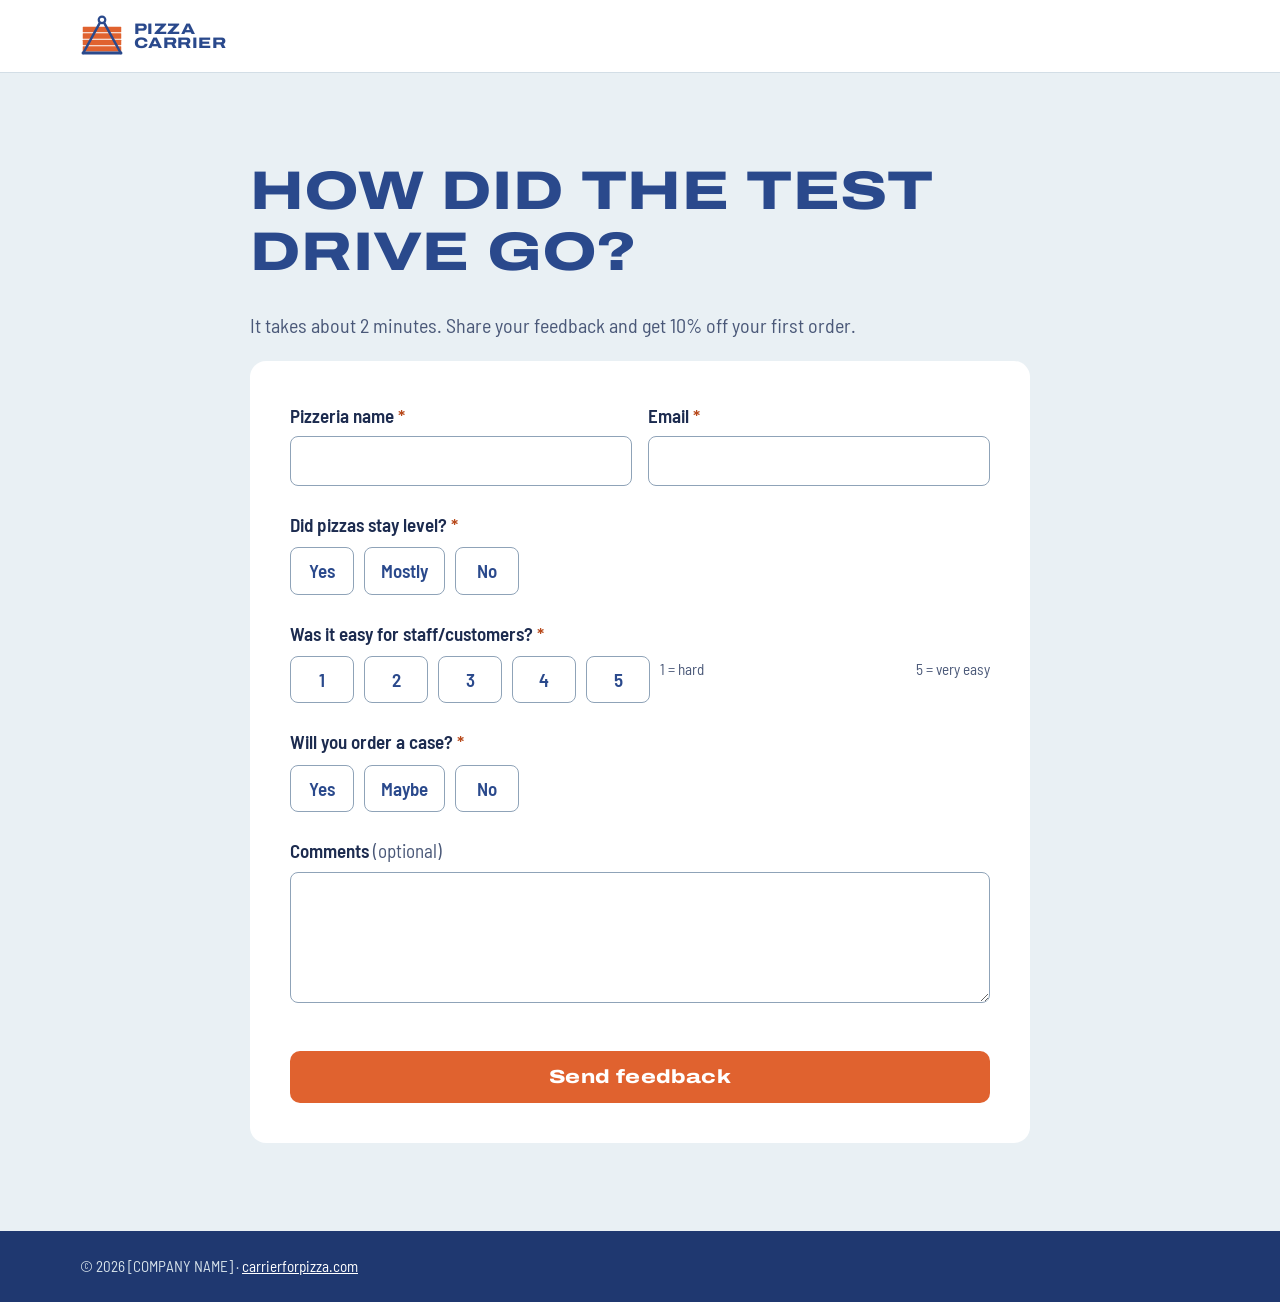
==== feedback/index.html @ 57d376f2 "Align site copy with the client's site description Up to 5 boxes, call the product a carry bag, ment" ====
<!doctype html>
<html lang="en">
<head>
<meta charset="utf-8">
<meta name="viewport" content="width=device-width, initial-scale=1">
<title>Test Drive Feedback — Pizza Carrier</title>
<meta name="description" content="Share a short 2-minute feedback on your Pizza Carrier Test Drive and get 10% off your first order.">
<meta name="robots" content="noindex">
<meta name="theme-color" content="#2A498C">
<link rel="icon" href="../assets/favicon.svg" type="image/svg+xml">
<link rel="apple-touch-icon" href="../assets/apple-touch-icon.png">
<link rel="preconnect" href="https://fonts.googleapis.com">
<link rel="preconnect" href="https://fonts.gstatic.com" crossorigin>
<link href="https://fonts.googleapis.com/css2?family=Archivo:wdth,wght@125,700;125,800&family=Barlow+Semi+Condensed:wght@400;500;600&display=swap" rel="stylesheet">
<link rel="stylesheet" href="../css/styles.css?v=7">
</head>
<body>
<a class="skip-link" href="#main">Skip to content</a>

<header class="site-header">
  <div class="container header-inner">
    <a class="brand" href="../" aria-label="Pizza Carrier — home">
      <img class="brand-mark" src="../assets/logo.svg" alt="" width="44" height="43">
      <span class="brand-word">Pizza<br>Carrier</span>
    </a>
  </div>
</header>

<main id="main" class="page-simple">
  <div class="container narrow">
    <h1>How did the Test Drive go?</h1>
    <p class="intro">It takes about 2 minutes. Share your feedback and get 10% off your first order.</p>

    <form class="form stack" id="feedback-form" novalidate>
      <div class="field-grid">
        <div class="field">
          <label for="fb-pizzeria">Pizzeria name <span class="req" aria-hidden="true">*</span></label>
          <input id="fb-pizzeria" name="pizzeria_name" type="text" autocomplete="organization" required>
        </div>
        <div class="field">
          <label for="fb-email">Email <span class="req" aria-hidden="true">*</span></label>
          <input id="fb-email" name="email" type="email" autocomplete="email" required>
        </div>
      </div>

      <fieldset class="radio-row" data-required>
        <legend>Did pizzas stay level? <span class="req" aria-hidden="true">*</span></legend>
        <label class="radio-pill"><input type="radio" name="level" value="Yes"><span>Yes</span></label>
        <label class="radio-pill"><input type="radio" name="level" value="Mostly"><span>Mostly</span></label>
        <label class="radio-pill"><input type="radio" name="level" value="No"><span>No</span></label>
      </fieldset>

      <fieldset class="radio-row" data-required>
        <legend>Was it easy for staff/customers? <span class="req" aria-hidden="true">*</span></legend>
        <label class="radio-pill"><input type="radio" name="ease" value="1 (hard)"><span>1</span></label>
        <label class="radio-pill"><input type="radio" name="ease" value="2"><span>2</span></label>
        <label class="radio-pill"><input type="radio" name="ease" value="3"><span>3</span></label>
        <label class="radio-pill"><input type="radio" name="ease" value="4"><span>4</span></label>
        <label class="radio-pill"><input type="radio" name="ease" value="5 (very easy)"><span>5</span></label>
        <div class="scale-hint" aria-hidden="true"><span>1 = hard</span><span>5 = very easy</span></div>
      </fieldset>

      <fieldset class="radio-row" data-required>
        <legend>Will you order a case? <span class="req" aria-hidden="true">*</span></legend>
        <label class="radio-pill"><input type="radio" name="order_intent" value="Yes"><span>Yes</span></label>
        <label class="radio-pill"><input type="radio" name="order_intent" value="Maybe"><span>Maybe</span></label>
        <label class="radio-pill"><input type="radio" name="order_intent" value="No"><span>No</span></label>
      </fieldset>

      <div class="field">
        <label for="fb-comments">Comments <span class="optional">(optional)</span></label>
        <textarea id="fb-comments" name="comments" rows="4"></textarea>
      </div>

      <div class="hp" aria-hidden="true"><label>Leave this empty <input type="text" name="website" tabindex="-1" autocomplete="off"></label></div>

      <p class="form-error" id="feedback-error" role="alert" hidden>Something went wrong and your feedback wasn’t sent. Please try again, or email info@carrierforpizza.com.</p>
      <button class="btn btn-primary btn-block" type="submit">Send feedback</button>
    </form>

    <div class="form-result" id="feedback-success" tabindex="-1" hidden>
      <h2>Thank you for your feedback!</h2>
      <p>We’ll get back to you to confirm your 10% discount on your first order.</p>
    </div>
  </div>
</main>

<footer class="site-footer">
  <div class="container footer-legal">
    <p>© <span id="year">2026</span> [COMPANY NAME] · <a href="../" style="color:#fff">carrierforpizza.com</a></p>
  </div>
</footer>

<script src="../js/config.js?v=7"></script>
<script src="../js/main.js?v=7"></script>
</body>
</html>
---- css/styles.css ----
/* =========================================================
   Pizza Carrier — styles
   Brand colors sampled from the client flyer. Change them here only.
   ========================================================= */
:root {
  --navy: #2A498C;          /* primary brand color */
  --navy-deep: #1F3870;     /* hover / dark sections */
  --ink: #1C2B4F;           /* body text */
  --ink-soft: #4A5878;      /* secondary text (7:1 on white) */
  --orange: #E0622F;        /* brand orange: large bold text, shapes, buttons only */
  --orange-dark: #B84A1C;   /* orange for small text (5.2:1 on white) */
  --sky: #BED2DD;           /* light-blue section background (flyer steps band) */
  --sky-soft: #E9F0F4;
  --paper: #FFFFFF;
  --line: #D3DEE6;

  --font-head: "Archivo", "Arial Black", "Helvetica Neue", Arial, sans-serif;
  --font-body: "Barlow Semi Condensed", "Arial Narrow", "Helvetica Neue", Arial, sans-serif;

  --radius: 10px;
  --radius-lg: 16px;
  --container: 1160px;
  --gutter: 20px;
}

*, *::before, *::after { box-sizing: border-box; }
html { scroll-behavior: smooth; scroll-padding-top: 84px; }
@media (prefers-reduced-motion: reduce) { html { scroll-behavior: auto; } }

body {
  margin: 0;
  font-family: var(--font-body);
  font-size: 1.1875rem;
  line-height: 1.55;
  color: var(--ink);
  background: var(--paper);
  -webkit-font-smoothing: antialiased;
}
img, svg { max-width: 100%; display: block; }
a { color: var(--navy); }
a:hover { color: var(--orange-dark); }
:focus-visible { outline: 3px solid var(--orange); outline-offset: 2px; }

h1, h2, h3 {
  font-family: var(--font-head);
  font-stretch: 125%;
  font-weight: 800;
  color: var(--navy);
  line-height: 1.12;
  margin: 0 0 .5em;
  letter-spacing: .005em;
}
h1 { font-size: clamp(2rem, 4.6vw, 3.4rem); text-transform: uppercase; }
h2 { font-size: clamp(1.6rem, 3.2vw, 2.4rem); }
h3 { font-size: 1.15rem; font-weight: 700; }
p { margin: 0 0 1em; }

.container { width: 100%; max-width: var(--container); margin: 0 auto; padding: 0 var(--gutter); }
.narrow { max-width: 820px; }
.section { padding: clamp(56px, 8vw, 104px) 0; }
.section-head { max-width: 760px; margin-bottom: 40px; }
.section-head p { color: var(--ink-soft); font-size: 1.25rem; }

.visually-hidden, .hp {
  position: absolute !important; width: 1px; height: 1px; overflow: hidden;
  clip: rect(0 0 0 0); white-space: nowrap; border: 0; padding: 0; margin: -1px;
}
.skip-link { position: absolute; left: -9999px; top: 8px; background: var(--navy); color: #fff; padding: 10px 16px; z-index: 100; border-radius: 6px; }
.skip-link:focus { left: 8px; color: #fff; }

/* ---------- Buttons ---------- */
.btn {
  display: inline-flex; align-items: center; justify-content: center;
  min-height: 52px; padding: 12px 26px;
  font-family: var(--font-head); font-stretch: 125%; font-weight: 800;
  font-size: 1.1875rem;          /* 19px bold = large text → white on orange passes 3:1 */
  text-decoration: none; letter-spacing: .01em;
  border-radius: var(--radius); border: 2px solid transparent;
  cursor: pointer; transition: background-color .15s, color .15s, border-color .15s;
}
.btn-primary { background: var(--orange); color: #fff; }
.btn-primary:hover { background: var(--orange-dark); color: #fff; }
.btn-secondary { background: #fff; color: var(--navy); border-color: var(--navy); }
.btn-secondary:hover { background: var(--navy); color: #fff; }
.btn-sm { min-height: 44px; padding: 8px 18px; font-size: 1.1875rem; }
.btn-block { width: 100%; }
.btn-row { display: flex; flex-wrap: wrap; gap: 12px; }
.btn[disabled] { opacity: .6; cursor: progress; }

/* ---------- Header ---------- */
.site-header {
  position: sticky; top: 0; z-index: 50;
  background: rgba(255,255,255,.96);
  border-bottom: 1px solid var(--line);
  backdrop-filter: saturate(1.2) blur(6px);
}
.header-inner { display: flex; align-items: center; gap: 24px; min-height: 72px; }
.brand { display: flex; align-items: center; gap: 10px; text-decoration: none; }
.brand-mark { width: 44px; height: auto; }
.brand-word {
  font-family: var(--font-head); font-stretch: 125%; font-weight: 800;
  text-transform: uppercase; color: var(--navy);
  font-size: .95rem; line-height: .95; letter-spacing: .03em;
}
.site-nav { margin-left: auto; }
.site-nav ul { display: flex; gap: 28px; list-style: none; margin: 0; padding: 0; }
.site-nav a { text-decoration: none; font-weight: 600; color: var(--ink); font-size: 1.1rem; }
.site-nav a:hover { color: var(--navy); text-decoration: underline; text-underline-offset: 4px; }
@media (max-width: 860px) {
  .site-nav { display: none; }
  .header-cta { margin-left: auto; }
}

/* ---------- Hero ---------- */
.hero { padding: clamp(28px, 5vw, 72px) 0 clamp(48px, 7vw, 96px); background: linear-gradient(var(--sky-soft), var(--sky-soft)) bottom / 100% 38% no-repeat; }
.hero-grid { display: grid; grid-template-columns: 1fr; gap: 28px; align-items: center; }
@media (min-width: 900px) {
  .hero-grid { grid-template-columns: 1fr 1.1fr; gap: 56px; }
  .hero-video { order: 2; }
  .hero-copy { order: 1; }
}
.hero .lead { font-size: clamp(1.2rem, 2vw, 1.4rem); color: var(--ink-soft); max-width: 34em; }
.badge { margin: 0 0 16px; }
.badge span {
  display: inline-block; padding: 6px 12px; border-radius: 999px;
  border: 2px solid var(--orange); color: var(--orange-dark);
  font-family: var(--font-head); font-stretch: 125%; font-weight: 800;
  font-size: .85rem; letter-spacing: .06em; text-transform: uppercase;
}

.video-frame {
  position: relative; aspect-ratio: 16 / 9; width: 100%;
  border-radius: var(--radius-lg); overflow: hidden; background: var(--navy);
  box-shadow: 0 18px 40px -18px rgba(28,43,79,.45);
}
.video-frame iframe, .video-frame video { position: absolute; inset: 0; width: 100%; height: 100%; border: 0; background: #000; }
.video-poster {
  position: absolute; inset: 0; width: 100%; height: 100%;
  display: flex; flex-direction: column; align-items: center; justify-content: center; gap: 16px;
  background:
    repeating-linear-gradient(135deg, rgba(255,255,255,.04) 0 14px, transparent 14px 28px),
    var(--navy);
  color: #fff; border: 0; cursor: pointer; font: inherit;
}
.video-poster[aria-disabled="true"] { cursor: default; }
.video-poster-mark { width: clamp(72px, 12vw, 120px); height: auto; opacity: .95; }
.video-play-icon {
  display: grid; place-items: center; width: 64px; height: 64px; border-radius: 50%;
  background: var(--orange); color: #fff; box-shadow: 0 6px 18px rgba(0,0,0,.25);
}
.video-poster:hover .video-play-icon { background: var(--orange-dark); }
.video-poster-label { font-family: var(--font-head); font-stretch: 125%; font-weight: 700; font-size: 1rem; letter-spacing: .04em; }
.video-caption { margin: 10px 0 0; font-size: 1rem; color: var(--ink-soft); }
.is-flyer .video-frame { outline: 4px solid var(--orange); outline-offset: 4px; }

/* ---------- Problem ---------- */
.problem { background: var(--paper); }
.problem p { font-size: 1.3rem; }
.problem .emphasis { font-weight: 600; color: var(--navy); border-left: 6px solid var(--orange); padding-left: 18px; margin-top: 28px; }

/* ---------- How it works ---------- */
.how { background: var(--sky); }
.how .section-head p { color: var(--ink); }
.steps { list-style: none; margin: 0; padding: 0; display: grid; gap: 20px; grid-template-columns: 1fr; counter-reset: none; }
@media (min-width: 760px) { .steps { grid-template-columns: repeat(3, minmax(0, 1fr)); } }
.step { background: #fff; border-radius: var(--radius-lg); padding: 24px; position: relative; }
.step-art { background: var(--sky-soft); border-radius: var(--radius); padding: 12px; margin-bottom: 18px; }
.step-art svg { width: 100%; height: auto; }
.step-num {
  display: inline-grid; place-items: center; width: 40px; height: 40px; border-radius: 50%;
  background: var(--navy); color: #fff; font-family: var(--font-head); font-weight: 800; font-size: 1.1rem; margin-bottom: 10px;
}
.step h3 { font-size: 1.2rem; margin-bottom: .25em; }
.step p { margin: 0; color: var(--ink-soft); }
.callout {
  display: inline-flex; align-items: center; gap: 12px; margin: 32px 0 0;
  background: #fff; color: var(--orange-dark); border-radius: 999px; padding: 10px 22px 10px 16px;
  font-family: var(--font-head); font-stretch: 125%; font-weight: 800; font-size: 1.25rem;
}

/* ---------- Photos ---------- */
.photo-grid { list-style: none; margin: 0; padding: 0; display: grid; gap: 20px; grid-template-columns: repeat(2, minmax(0, 1fr)); }
@media (min-width: 900px) { .photo-grid { grid-template-columns: repeat(4, minmax(0, 1fr)); } }
@media (max-width: 480px) { .photo-grid { grid-template-columns: 1fr; } }
.photo-ph {
  aspect-ratio: 4 / 3; border-radius: var(--radius); border: 2px dashed #9FB6C6;
  background: var(--sky-soft); display: grid; place-items: center;
  color: var(--ink-soft); font-weight: 600; font-size: 1rem; text-align: center; padding: 10px;
}
.photo-tile p { margin: 10px 0 0; font-weight: 600; color: var(--ink); }

/* ---------- Features & specs ---------- */
.features { background: var(--sky-soft); }
.feature-grid { list-style: none; margin: 0 0 40px; padding: 0; display: grid; gap: 20px; grid-template-columns: repeat(2, minmax(0, 1fr)); }
@media (min-width: 900px) { .feature-grid { grid-template-columns: repeat(4, minmax(0, 1fr)); } }
@media (max-width: 480px) { .feature-grid { grid-template-columns: 1fr; } }
.feature { background: #fff; border-radius: var(--radius-lg); padding: 24px; }
.feature-icon { width: 36px; height: 36px; fill: none; stroke: var(--orange); stroke-width: 2; stroke-linecap: round; stroke-linejoin: round; margin-bottom: 14px; }
.feature h3 { text-transform: uppercase; letter-spacing: .03em; margin-bottom: .35em; }
.feature p { margin: 0; color: var(--ink-soft); }

.spec-grid { display: grid; gap: 20px; grid-template-columns: 1fr; }
@media (min-width: 900px) { .spec-grid { grid-template-columns: 1fr 1fr; } }
.spec-card { background: #fff; border-radius: var(--radius-lg); padding: 28px; }
.spec-list { margin: 0; }
.spec-list div { display: flex; justify-content: space-between; gap: 16px; padding: 12px 0; border-bottom: 1px solid var(--line); }
.spec-list div:last-child { border-bottom: 0; }
.spec-list dt { color: var(--ink-soft); }
.spec-list dd { margin: 0; font-weight: 600; color: var(--ink); text-align: right; }
.table-wrap { overflow-x: auto; }
.size-table { width: 100%; border-collapse: collapse; }
.size-table th, .size-table td { text-align: left; padding: 10px 12px; border-bottom: 1px solid var(--line); }
.size-table th { font-family: var(--font-head); font-stretch: 125%; font-size: .9rem; color: var(--navy); text-transform: uppercase; letter-spacing: .04em; background: var(--sky-soft); }
.size-table td:last-child { font-weight: 600; }
.size-table td:last-child { white-space: nowrap; }
.box-count { display: inline-block; min-width: 1.5em; }
.box-icons { display: inline-flex; gap: 4px; vertical-align: middle; margin-left: 8px; }
.box-ico { width: 16px; height: 16px; border-radius: 2px; background: var(--orange); }
.note { margin: 12px 0 0; color: var(--ink-soft); font-size: 1rem; }

/* ---------- Pricing ---------- */
.price-grid { display: grid; gap: 24px; grid-template-columns: 1fr; margin-top: 8px; }
@media (min-width: 820px) { .price-grid { grid-template-columns: 1fr 1fr; } }
.price-card { border: 2px solid var(--line); border-radius: var(--radius-lg); padding: 32px; display: flex; flex-direction: column; background: #fff; }
.price-card--featured { border-color: var(--orange); box-shadow: 0 18px 40px -24px rgba(224,98,47,.6); }
.price-tag { align-self: flex-start; margin: 0 0 14px; padding: 4px 12px; border-radius: 999px; background: var(--orange-dark); color: #fff; font-weight: 600; font-size: .95rem; }
.price-tag--plain { background: var(--sky); color: var(--navy); }
.price { margin: 0 0 18px; display: flex; align-items: baseline; flex-wrap: wrap; gap: 8px; }
.price-big { font-family: var(--font-head); font-stretch: 125%; font-weight: 800; font-size: 2.75rem; color: var(--navy); line-height: 1; }
.price-unit { color: var(--ink-soft); font-size: 1.1rem; }
.checks { list-style: none; margin: 0 0 24px; padding: 0; flex-grow: 1; }
.checks li { position: relative; padding: 6px 0 6px 30px; }
.checks li::before {
  content: ""; position: absolute; left: 2px; top: 13px; width: 14px; height: 8px;
  border-left: 3px solid var(--orange); border-bottom: 3px solid var(--orange); transform: rotate(-45deg);
}

/* ---------- Order form ---------- */
.order { background: var(--sky-soft); }
.form { background: #fff; border-radius: var(--radius-lg); padding: clamp(20px, 4vw, 40px); }
.mode-toggle { border: 0; padding: 4px; margin: 0 0 28px; display: grid; grid-template-columns: 1fr 1fr; gap: 4px; background: var(--sky-soft); border-radius: var(--radius); }
.mode-option { position: relative; }
.mode-option input { position: absolute; opacity: 0; inset: 0; width: 100%; height: 100%; margin: 0; cursor: pointer; }
.mode-option span {
  display: flex; align-items: center; justify-content: center; text-align: center;
  min-height: 52px; padding: 8px 12px; border-radius: 8px;
  font-weight: 600; color: var(--navy); font-size: 1.05rem; line-height: 1.2;
}
.mode-option input:checked + span { background: var(--navy); color: #fff; }
.mode-option input:focus-visible + span { outline: 3px solid var(--orange); outline-offset: 2px; }

.field-grid { display: grid; grid-template-columns: repeat(2, minmax(0, 1fr)); gap: 18px 16px; }
.field { grid-column: span 2; display: flex; flex-direction: column; gap: 6px; }
@media (min-width: 640px) {
  .field { grid-column: span 1; }
  .field--full { grid-column: span 2; }
}
.field--half { grid-column: span 1; }
.field label { font-weight: 600; color: var(--ink); }
.req { color: var(--orange-dark); }
.optional { color: var(--ink-soft); font-weight: 400; }
.field input, .field select, .field textarea {
  font: inherit; font-size: 1.1rem; color: var(--ink);
  min-height: 48px; padding: 10px 12px;
  border: 1.5px solid #8FA3B8; border-radius: 8px; background: #fff; width: 100%;
}
.field textarea { min-height: 96px; resize: vertical; }
.field input:focus, .field select:focus, .field textarea:focus { outline: 3px solid rgba(42,73,140,.35); border-color: var(--navy); }
.field input[aria-invalid="true"], .field select[aria-invalid="true"] { border-color: #B3261E; }
.field-error { color: #B3261E; font-size: .95rem; margin: 0; }

.check { display: flex; gap: 12px; align-items: flex-start; margin: 26px 0 8px; cursor: pointer; font-weight: 600; }
.check input { width: 22px; height: 22px; margin-top: 3px; accent-color: var(--navy); flex-shrink: 0; }
.form-note { margin: 0 0 8px; color: var(--ink-soft); font-size: 1.02rem; }
.form-note--accent { color: var(--orange-dark); font-weight: 600; }
[data-only="order"] .form-note { margin-top: 24px; }
.form-error { background: #FDECEA; color: #8C1D18; border-radius: 8px; padding: 12px 14px; margin: 20px 0 0; }
.form .btn-block { margin-top: 24px; }
.form-result { background: #fff; border-radius: var(--radius-lg); padding: 40px; text-align: center; border-top: 6px solid var(--orange); }
.form-result h3 { font-size: 1.4rem; }
.form-result p { margin: 0; color: var(--ink-soft); }
.form-result .btn { margin-top: 24px; }

/* ---------- FAQ ---------- */
.faq-list details { border-bottom: 1px solid var(--line); }
.faq-list summary {
  list-style: none; cursor: pointer; padding: 20px 40px 20px 0; position: relative;
  font-weight: 600; font-size: 1.25rem; color: var(--navy);
}
.faq-list summary::-webkit-details-marker { display: none; }
.faq-list summary::after {
  content: ""; position: absolute; right: 8px; top: 50%; width: 12px; height: 12px;
  border-right: 3px solid var(--orange); border-bottom: 3px solid var(--orange);
  transform: translateY(-70%) rotate(45deg); transition: transform .15s;
}
.faq-list details[open] summary::after { transform: translateY(-30%) rotate(-135deg); }
.faq-list details p { margin: 0 0 20px; color: var(--ink); }

/* ---------- Contact ---------- */
.contact { background: var(--navy); color: #fff; text-align: center; }
.contact h2 { color: #fff; }
.contact-inner { display: flex; flex-direction: column; align-items: center; }
.contact-list { list-style: none; margin: 8px 0 32px; padding: 0; display: flex; flex-wrap: wrap; justify-content: center; gap: 16px 48px; }
.contact-list li { display: flex; flex-direction: column; gap: 2px; }
.contact-label { font-size: .95rem; color: #D6E2EA; text-transform: uppercase; letter-spacing: .08em; }
.contact-list a { color: #fff; font-family: var(--font-head); font-stretch: 125%; font-weight: 800; font-size: clamp(1.2rem, 2.6vw, 1.6rem); text-decoration: none; word-break: break-word; }
.contact-list a:hover { text-decoration: underline; color: #fff; }
.contact .btn-primary { border-color: #fff; }

/* ---------- Footer ---------- */
.site-footer { background: var(--navy-deep); color: #D6E2EA; padding: 40px 0 24px; font-size: 1rem; }
.footer-inner { display: flex; flex-wrap: wrap; justify-content: space-between; align-items: flex-start; gap: 24px; }
.footer-brand { display: flex; gap: 14px; align-items: flex-start; }
.footer-brand img { width: 40px; height: auto; }
.footer-brand p { margin: 0; }
.footer-word { font-family: var(--font-head); font-stretch: 125%; font-weight: 800; text-transform: uppercase; color: #fff; letter-spacing: .03em; }
.footer-nav { list-style: none; margin: 0; padding: 0; display: flex; flex-wrap: wrap; gap: 8px 24px; }
.footer-nav a { color: #fff; text-decoration: none; }
.footer-nav a:hover { color: #fff; text-decoration: underline; }
.footer-legal { margin-top: 28px; padding-top: 18px; border-top: 1px solid rgba(255,255,255,.15); }
.footer-legal p { margin: 0; font-size: .95rem; }

/* ---------- Feedback page ---------- */
.page-simple { padding: clamp(40px, 7vw, 88px) 0; background: var(--sky-soft); min-height: 70vh; }
.page-simple .intro { font-size: 1.25rem; color: var(--ink-soft); }
.radio-row { display: flex; flex-wrap: wrap; gap: 10px; border: 0; padding: 0; margin: 0; }
.radio-row legend { font-weight: 600; margin-bottom: 8px; padding: 0; }
.radio-pill { position: relative; }
.radio-pill input { position: absolute; opacity: 0; inset: 0; margin: 0; cursor: pointer; width: 100%; height: 100%; }
.radio-pill span { display: inline-flex; align-items: center; justify-content: center; min-width: 64px; min-height: 46px; padding: 8px 16px; border: 1.5px solid #8FA3B8; border-radius: 8px; font-weight: 600; color: var(--navy); background: #fff; }
.radio-pill input:checked + span { background: var(--navy); border-color: var(--navy); color: #fff; }
.radio-pill input:focus-visible + span { outline: 3px solid var(--orange); outline-offset: 2px; }
.scale-hint { flex-basis: 100%; display: flex; justify-content: space-between; font-size: .95rem; color: var(--ink-soft); max-width: 330px; margin-top: 2px; }
@media (max-width: 420px) { .radio-pill span { min-width: 50px; padding: 8px 12px; } }
.page-simple + .site-footer { padding: 24px 0; }
.page-simple + .site-footer .footer-legal { margin-top: 0; padding-top: 0; border-top: 0; }
.stack { display: flex; flex-direction: column; gap: 24px; }
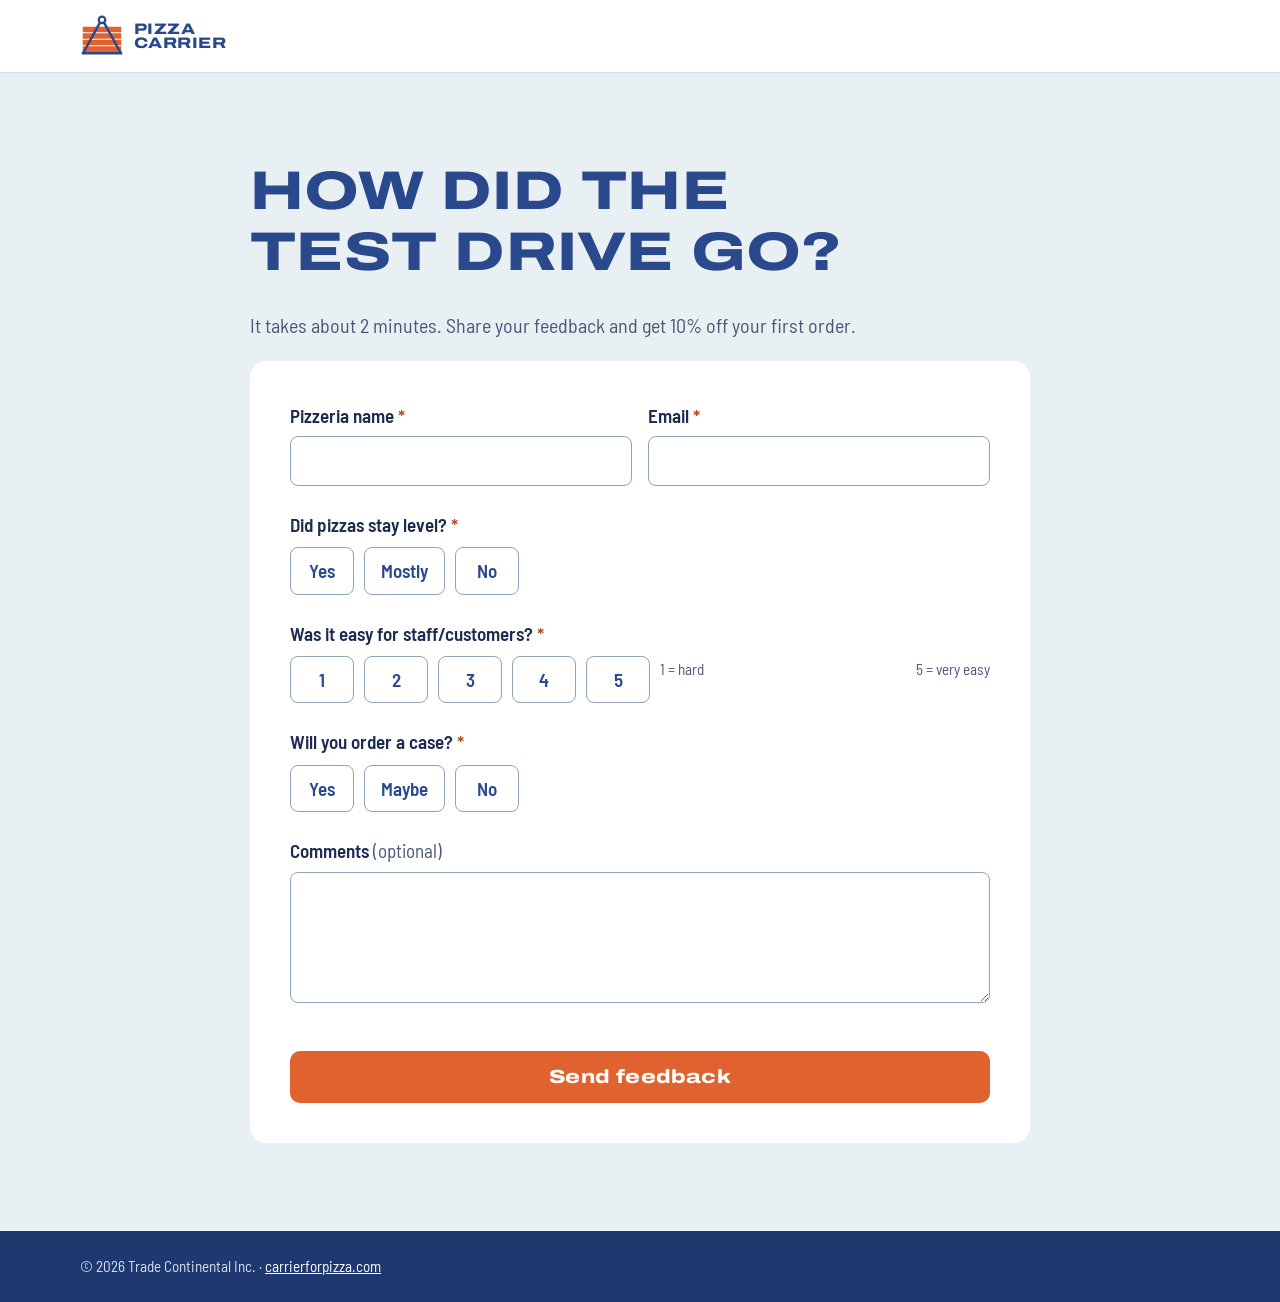
==== commit a22a3fe8: "Apply the client's Nov 3 edit list Hero states the product (pizza box carry bag), 4 boxes everywhere" ====
--- a/feedback/index.html
+++ b/feedback/index.html
@@ -12,7 +12,7 @@
 <link rel="preconnect" href="https://fonts.googleapis.com">
 <link rel="preconnect" href="https://fonts.gstatic.com" crossorigin>
 <link href="https://fonts.googleapis.com/css2?family=Archivo:wdth,wght@125,700;125,800&family=Barlow+Semi+Condensed:wght@400;500;600&display=swap" rel="stylesheet">
-<link rel="stylesheet" href="../css/styles.css?v=7">
+<link rel="stylesheet" href="../css/styles.css?v=11">
 </head>
 <body>
 <a class="skip-link" href="#main">Skip to content</a>
@@ -87,11 +87,11 @@
 
 <footer class="site-footer">
   <div class="container footer-legal">
-    <p>© <span id="year">2026</span> [COMPANY NAME] · <a href="../" style="color:#fff">carrierforpizza.com</a></p>
+    <p>© <span id="year">2026</span> Trade Continental Inc. · <a href="../" style="color:#fff">carrierforpizza.com</a></p>
   </div>
 </footer>
 
-<script src="../js/config.js?v=7"></script>
-<script src="../js/main.js?v=7"></script>
+<script src="../js/config.js?v=11"></script>
+<script src="../js/main.js?v=11"></script>
 </body>
 </html>
--- a/css/styles.css
+++ b/css/styles.css
@@ -54,11 +54,18 @@
 h2 { font-size: clamp(1.6rem, 3.2vw, 2.4rem); }
 h3 { font-size: 1.15rem; font-weight: 700; }
 p { margin: 0 0 1em; }
+[hidden] { display: none !important; }
+h1, h2 { text-wrap: balance; }
 
 .container { width: 100%; max-width: var(--container); margin: 0 auto; padding: 0 var(--gutter); }
 .narrow { max-width: 820px; }
 .section { padding: clamp(56px, 8vw, 104px) 0; }
 .section-head { max-width: 760px; margin-bottom: 40px; }
+.section-head--stamp { max-width: none; display: grid; gap: 24px; align-items: center; }
+.section-head--stamp > div { max-width: 760px; }
+.patent-stamp { width: 140px; height: 140px; }
+@media (min-width: 768px) { .section-head--stamp { grid-template-columns: 1fr auto; gap: 48px; } .patent-stamp { width: 168px; height: 168px; } }
+.nowrap { white-space: nowrap; }
 .section-head p { color: var(--ink-soft); font-size: 1.25rem; }
 
 .visually-hidden, .hp {
@@ -110,23 +117,23 @@
   .site-nav { display: none; }
   .header-cta { margin-left: auto; }
 }
+.header-cta { white-space: nowrap; flex-shrink: 0; }
+@media (max-width: 420px) {
+  .header-inner { gap: 12px; }
+  .header-cta { padding: 8px 14px; font-size: 1rem; }
+}
 
 /* ---------- Hero ---------- */
-.hero { padding: clamp(28px, 5vw, 72px) 0 clamp(48px, 7vw, 96px); background: linear-gradient(var(--sky-soft), var(--sky-soft)) bottom / 100% 38% no-repeat; }
+.hero { padding: clamp(28px, 5vw, 72px) 0 clamp(48px, 7vw, 96px); background: #fff; }
 .hero-grid { display: grid; grid-template-columns: 1fr; gap: 28px; align-items: center; }
 @media (min-width: 900px) {
   .hero-grid { grid-template-columns: 1fr 1.1fr; gap: 56px; }
   .hero-video { order: 2; }
   .hero-copy { order: 1; }
 }
+.kicker { margin: 0 0 10px; font-family: var(--font-head); font-stretch: 125%; font-weight: 800; font-size: 1rem; letter-spacing: .08em; text-transform: uppercase; color: var(--orange-dark); }
+.hero-sub { font-family: var(--font-head); font-stretch: 125%; font-weight: 700; font-size: clamp(1.25rem, 2.4vw, 1.6rem); line-height: 1.25; color: var(--navy); margin: 0 0 .7em; }
 .hero .lead { font-size: clamp(1.2rem, 2vw, 1.4rem); color: var(--ink-soft); max-width: 34em; }
-.badge { margin: 0 0 16px; }
-.badge span {
-  display: inline-block; padding: 6px 12px; border-radius: 999px;
-  border: 2px solid var(--orange); color: var(--orange-dark);
-  font-family: var(--font-head); font-stretch: 125%; font-weight: 800;
-  font-size: .85rem; letter-spacing: .06em; text-transform: uppercase;
-}
 
 .video-frame {
   position: relative; aspect-ratio: 16 / 9; width: 100%;
@@ -172,27 +179,17 @@
 }
 .step h3 { font-size: 1.2rem; margin-bottom: .25em; }
 .step p { margin: 0; color: var(--ink-soft); }
-.callout {
-  display: inline-flex; align-items: center; gap: 12px; margin: 32px 0 0;
-  background: #fff; color: var(--orange-dark); border-radius: 999px; padding: 10px 22px 10px 16px;
-  font-family: var(--font-head); font-stretch: 125%; font-weight: 800; font-size: 1.25rem;
-}
-
-/* ---------- Photos ---------- */
-.photo-grid { list-style: none; margin: 0; padding: 0; display: grid; gap: 20px; grid-template-columns: repeat(2, minmax(0, 1fr)); }
-@media (min-width: 900px) { .photo-grid { grid-template-columns: repeat(4, minmax(0, 1fr)); } }
-@media (max-width: 480px) { .photo-grid { grid-template-columns: 1fr; } }
-.photo-ph {
-  aspect-ratio: 4 / 3; border-radius: var(--radius); border: 2px dashed #9FB6C6;
-  background: var(--sky-soft); display: grid; place-items: center;
-  color: var(--ink-soft); font-weight: 600; font-size: 1rem; text-align: center; padding: 10px;
-}
-.photo-tile p { margin: 10px 0 0; font-weight: 600; color: var(--ink); }
+
+/* ---------- References ---------- */
+.ref-grid { list-style: none; margin: 0; padding: 0; display: grid; gap: 16px; grid-template-columns: 1fr; }
+@media (min-width: 768px) { .ref-grid { grid-template-columns: repeat(2, minmax(0, 1fr)); gap: 24px; } }
+.ref-grid img { display: block; width: 100%; height: auto; aspect-ratio: 4 / 3; object-fit: cover; border-radius: var(--radius-lg); }
+.ref-name { margin: 12px 0 0; color: var(--ink); }
 
 /* ---------- Features & specs ---------- */
 .features { background: var(--sky-soft); }
 .feature-grid { list-style: none; margin: 0 0 40px; padding: 0; display: grid; gap: 20px; grid-template-columns: repeat(2, minmax(0, 1fr)); }
-@media (min-width: 900px) { .feature-grid { grid-template-columns: repeat(4, minmax(0, 1fr)); } }
+@media (min-width: 900px) { .feature-grid { grid-template-columns: repeat(3, minmax(0, 1fr)); } }
 @media (max-width: 480px) { .feature-grid { grid-template-columns: 1fr; } }
 .feature { background: #fff; border-radius: var(--radius-lg); padding: 24px; }
 .feature-icon { width: 36px; height: 36px; fill: none; stroke: var(--orange); stroke-width: 2; stroke-linecap: round; stroke-linejoin: round; margin-bottom: 14px; }
